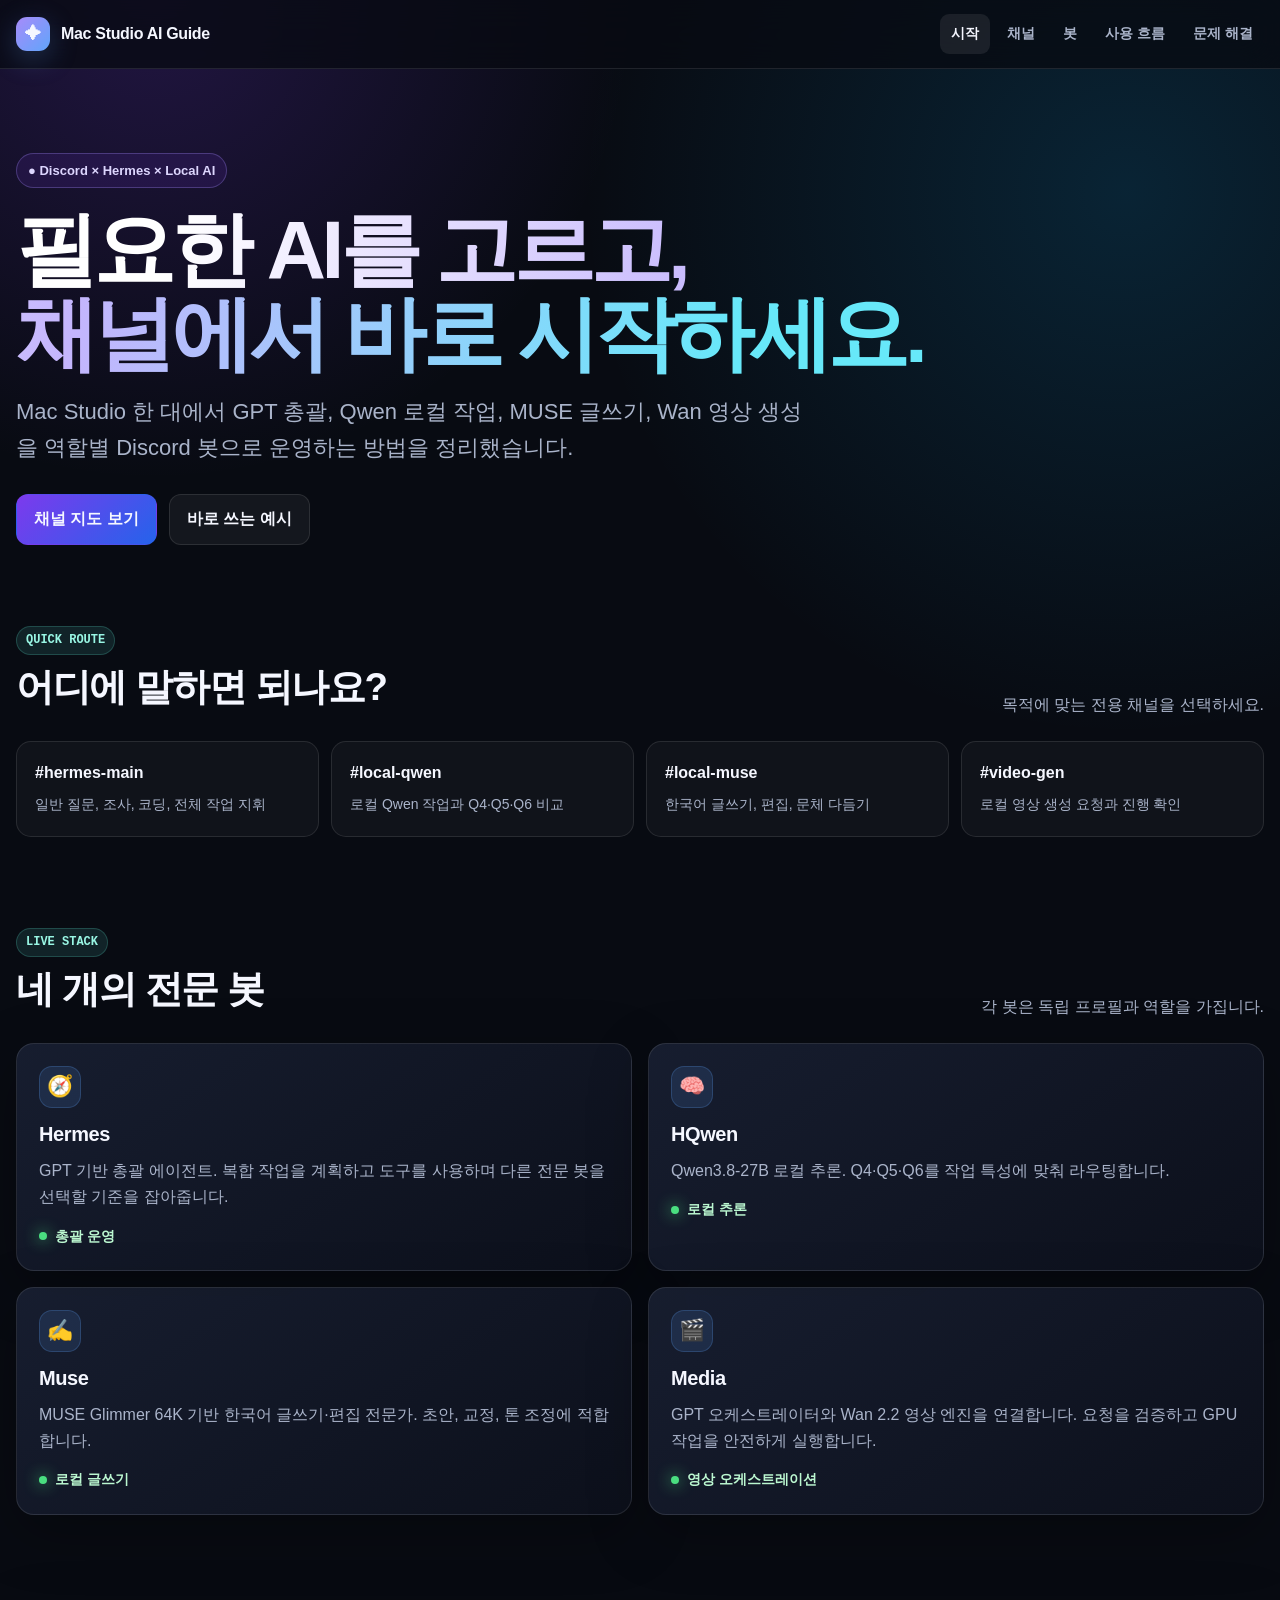
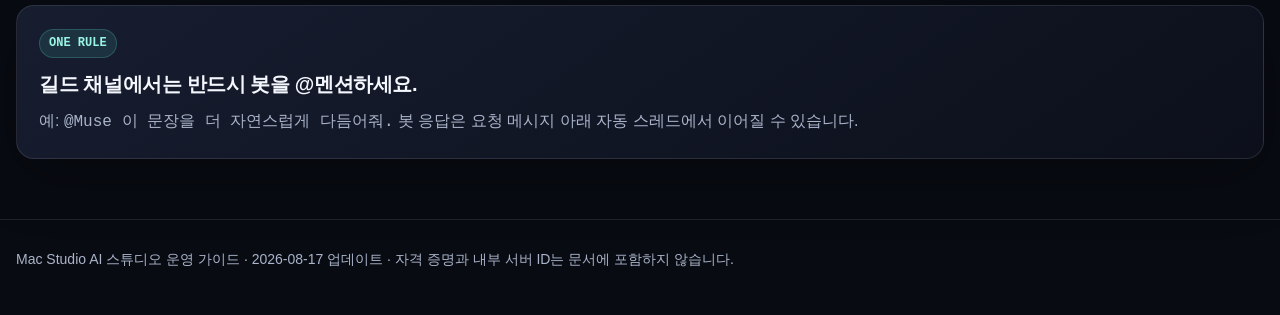
==== index.html @ 13d40662 "docs: publish Mac Studio AI studio guide" ====
<!doctype html><html lang="ko"><head><meta charset="utf-8"><meta name="viewport" content="width=device-width,initial-scale=1"><meta name="description" content="Mac Studio에서 운영하는 Hermes, HQwen, Muse, Media Discord AI 스튜디오 사용 설명서"><title>Mac Studio AI 스튜디오 가이드</title><link rel="stylesheet" href="styles.css"></head><body>
<header class="topbar"><div class="shell nav"><a class="brand" href="index.html"><span class="brand-mark">✦</span><span>Mac Studio AI Guide</span></a><nav class="nav-links" aria-label="주요 메뉴"><a class="active" href="index.html">시작</a><a href="channels.html">채널</a><a href="bots.html">봇</a><a href="workflows.html">사용 흐름</a><a href="troubleshooting.html">문제 해결</a></nav></div></header>
<main><section class="hero"><div class="shell"><span class="eyebrow">● Discord × Hermes × Local AI</span><h1><span class="gradient">필요한 AI를 고르고,<br>채널에서 바로 시작하세요.</span></h1><p class="lead">Mac Studio 한 대에서 GPT 총괄, Qwen 로컬 작업, MUSE 글쓰기, Wan 영상 생성을 역할별 Discord 봇으로 운영하는 방법을 정리했습니다.</p><div class="actions"><a class="button primary" href="channels.html">채널 지도 보기</a><a class="button" href="workflows.html">바로 쓰는 예시</a></div></div></section>
<section class="section"><div class="shell"><div class="section-head"><div><span class="tag">QUICK ROUTE</span><h2>어디에 말하면 되나요?</h2></div><p>목적에 맞는 전용 채널을 선택하세요.</p></div><div class="route"><div class="route-item"><strong>#hermes-main</strong><span>일반 질문, 조사, 코딩, 전체 작업 지휘</span></div><div class="route-item"><strong>#local-qwen</strong><span>로컬 Qwen 작업과 Q4·Q5·Q6 비교</span></div><div class="route-item"><strong>#local-muse</strong><span>한국어 글쓰기, 편집, 문체 다듬기</span></div><div class="route-item"><strong>#video-gen</strong><span>로컬 영상 생성 요청과 진행 확인</span></div></div></div></section>
<section class="section"><div class="shell"><div class="section-head"><div><span class="tag">LIVE STACK</span><h2>네 개의 전문 봇</h2></div><p>각 봇은 독립 프로필과 역할을 가집니다.</p></div><div class="grid"><div class="card wide"><div class="icon">🧭</div><h3>Hermes</h3><p>GPT 기반 총괄 에이전트. 복합 작업을 계획하고 도구를 사용하며 다른 전문 봇을 선택할 기준을 잡아줍니다.</p><div class="status"><span class="dot"></span>총괄 운영</div></div><div class="card wide"><div class="icon">🧠</div><h3>HQwen</h3><p>Qwen3.8-27B 로컬 추론. Q4·Q5·Q6를 작업 특성에 맞춰 라우팅합니다.</p><div class="status"><span class="dot"></span>로컬 추론</div></div><div class="card wide"><div class="icon">✍️</div><h3>Muse</h3><p>MUSE Glimmer 64K 기반 한국어 글쓰기·편집 전문가. 초안, 교정, 톤 조정에 적합합니다.</p><div class="status"><span class="dot"></span>로컬 글쓰기</div></div><div class="card wide"><div class="icon">🎬</div><h3>Media</h3><p>GPT 오케스트레이터와 Wan 2.2 영상 엔진을 연결합니다. 요청을 검증하고 GPU 작업을 안전하게 실행합니다.</p><div class="status"><span class="dot"></span>영상 오케스트레이션</div></div></div></div></section>
<section class="section"><div class="shell"><div class="card full"><span class="tag">ONE RULE</span><h3>길드 채널에서는 반드시 봇을 @멘션하세요.</h3><p>예: <code>@Muse 이 문장을 더 자연스럽게 다듬어줘.</code> 봇 응답은 요청 메시지 아래 자동 스레드에서 이어질 수 있습니다.</p></div></div></section></main>
<footer><div class="shell">Mac Studio AI 스튜디오 운영 가이드 · 2026-08-17 업데이트 · 자격 증명과 내부 서버 ID는 문서에 포함하지 않습니다.</div></footer></body></html>
---- styles.css ----
:root {
  color-scheme: dark;
  --bg: #080b12;
  --panel: rgba(18, 23, 36, 0.88);
  --panel-strong: #151b2b;
  --line: rgba(255,255,255,.1);
  --text: #f5f7ff;
  --muted: #aab4ca;
  --violet: #a78bfa;
  --blue: #60a5fa;
  --mint: #5eead4;
  --amber: #fbbf24;
  --rose: #fb7185;
  --shadow: 0 18px 60px rgba(0,0,0,.28);
}
* { box-sizing: border-box; }
html { scroll-behavior: smooth; }
body {
  margin: 0;
  min-height: 100vh;
  font-family: Inter, ui-sans-serif, -apple-system, BlinkMacSystemFont, "Apple SD Gothic Neo", "Noto Sans KR", "Segoe UI", sans-serif;
  color: var(--text);
  background:
    radial-gradient(circle at 12% 0%, rgba(124,58,237,.22), transparent 30rem),
    radial-gradient(circle at 88% 10%, rgba(14,165,233,.16), transparent 34rem),
    var(--bg);
  line-height: 1.65;
}
a { color: var(--mint); text-decoration: none; }
a:hover { text-decoration: underline; }
.shell { width: min(1440px, calc(100% - 32px)); margin: 0 auto; }
.topbar {
  position: sticky; top: 0; z-index: 20;
  backdrop-filter: blur(18px);
  background: rgba(8,11,18,.78);
  border-bottom: 1px solid var(--line);
}
.nav { min-height: 68px; display: flex; align-items: center; justify-content: space-between; gap: 24px; }
.brand { display: flex; align-items: center; gap: 11px; color: var(--text); font-weight: 800; letter-spacing: -.02em; }
.brand:hover { text-decoration: none; }
.brand-mark { width: 34px; height: 34px; border-radius: 11px; display: grid; place-items: center; background: linear-gradient(135deg, var(--violet), var(--blue)); box-shadow: 0 8px 28px rgba(96,165,250,.25); }
.nav-links { display: flex; flex-wrap: wrap; gap: 6px; }
.nav-links a { color: var(--muted); padding: 8px 11px; border-radius: 9px; font-size: 14px; font-weight: 650; }
.nav-links a:hover, .nav-links a.active { color: var(--text); background: rgba(255,255,255,.08); text-decoration: none; }
.hero { padding: 84px 0 50px; }
.eyebrow { display: inline-flex; align-items: center; gap: 8px; color: #ddd6fe; border: 1px solid rgba(167,139,250,.3); background: rgba(124,58,237,.12); padding: 6px 11px; border-radius: 999px; font-size: 13px; font-weight: 750; }
h1 { max-width: 920px; margin: 20px 0 18px; font-size: clamp(42px, 7vw, 82px); line-height: 1.02; letter-spacing: -.055em; }
.gradient { background: linear-gradient(100deg, #fff 10%, #c4b5fd 46%, #67e8f9 88%); -webkit-background-clip: text; background-clip: text; color: transparent; }
.lead { max-width: 800px; margin: 0; color: var(--muted); font-size: clamp(18px, 2vw, 22px); }
.actions { display: flex; flex-wrap: wrap; gap: 12px; margin-top: 28px; }
.button { display: inline-flex; align-items: center; justify-content: center; padding: 11px 17px; border-radius: 12px; font-weight: 800; border: 1px solid var(--line); color: var(--text); background: rgba(255,255,255,.05); }
.button.primary { background: linear-gradient(135deg, #7c3aed, #2563eb); border-color: transparent; }
.button:hover { transform: translateY(-1px); text-decoration: none; }
.section { padding: 30px 0 60px; }
.section-head { display: flex; align-items: end; justify-content: space-between; gap: 18px; margin-bottom: 22px; }
.section-head h2, article h2 { margin: 0; font-size: clamp(27px, 3vw, 40px); letter-spacing: -.035em; }
.section-head p { margin: 0; color: var(--muted); }
.grid { display: grid; grid-template-columns: repeat(12, 1fr); gap: 16px; }
.card { grid-column: span 4; border: 1px solid var(--line); border-radius: 18px; padding: 22px; background: linear-gradient(145deg, rgba(24,31,49,.94), rgba(13,17,28,.92)); box-shadow: var(--shadow); min-width: 0; }
.card.wide { grid-column: span 6; }
.card.full { grid-column: 1 / -1; }
.card h3 { margin: 10px 0 7px; font-size: 20px; letter-spacing: -.02em; }
.card p { color: var(--muted); margin: 0; }
.icon { width: 42px; height: 42px; display: grid; place-items: center; border-radius: 13px; background: rgba(96,165,250,.13); border: 1px solid rgba(96,165,250,.22); font-size: 21px; }
.tag, code { font-family: ui-monospace, SFMono-Regular, Menlo, monospace; }
.tag { display: inline-flex; border-radius: 999px; padding: 4px 9px; font-size: 12px; font-weight: 800; background: rgba(94,234,212,.11); color: #99f6e4; border: 1px solid rgba(94,234,212,.2); }
.status { display: flex; align-items: center; gap: 8px; margin-top: 14px; color: #bbf7d0; font-size: 14px; font-weight: 750; }
.dot { width: 8px; height: 8px; border-radius: 50%; background: #4ade80; box-shadow: 0 0 15px #4ade80; }
.route { display: grid; grid-template-columns: repeat(4, 1fr); gap: 12px; }
.route-item { border: 1px solid var(--line); background: rgba(255,255,255,.035); border-radius: 15px; padding: 18px; }
.route-item strong { display: block; margin-bottom: 5px; }
.route-item span { color: var(--muted); font-size: 14px; }
.docs-layout { width: min(1440px, calc(100% - 32px)); margin: 0 auto; display: grid; grid-template-columns: 285px minmax(0, 1fr); gap: 24px; padding: 34px 0 70px; align-items: start; }
.sidebar { position: sticky; top: 92px; border: 1px solid var(--line); border-radius: 18px; padding: 18px; background: rgba(15,20,32,.85); }
.sidebar strong { display: block; margin-bottom: 10px; }
.sidebar a { display: block; color: var(--muted); padding: 8px 10px; border-radius: 9px; font-size: 14px; }
.sidebar a:hover { color: var(--text); background: rgba(255,255,255,.06); text-decoration: none; }
article { min-width: 0; }
article > header { padding: 22px 0 30px; border-bottom: 1px solid var(--line); margin-bottom: 30px; }
article h1 { font-size: clamp(38px, 5vw, 64px); margin: 12px 0; }
article h2 { margin-top: 52px; padding-top: 8px; }
article h3 { margin-top: 28px; font-size: 22px; }
article p, article li { color: #c6cee0; }
.channel-tree { border: 1px solid var(--line); border-radius: 18px; padding: 22px; background: #0d1220; font-family: ui-monospace, SFMono-Regular, Menlo, monospace; line-height: 1.95; overflow-x: auto; white-space: nowrap; }
.tree-cat { color: #c4b5fd; font-weight: 800; }
.tree-channel { color: #a5f3fc; }
.table-wrap { overflow-x: auto; border: 1px solid var(--line); border-radius: 16px; }
table { width: 100%; min-width: 720px; border-collapse: collapse; }
th, td { text-align: left; padding: 14px 16px; border-bottom: 1px solid var(--line); vertical-align: top; }
th { color: #ddd6fe; background: rgba(124,58,237,.1); }
td { color: #c6cee0; }
tr:last-child td { border-bottom: 0; }
.callout { border-left: 4px solid var(--mint); background: rgba(94,234,212,.07); padding: 16px 18px; border-radius: 0 14px 14px 0; margin: 20px 0; color: #d5fbf4; }
.callout.warn { border-color: var(--amber); background: rgba(251,191,36,.07); color: #fef3c7; }
.steps { counter-reset: steps; display: grid; gap: 14px; padding: 0; }
.steps li { list-style: none; position: relative; padding: 18px 18px 18px 62px; border: 1px solid var(--line); border-radius: 16px; background: rgba(255,255,255,.03); }
.steps li::before { counter-increment: steps; content: counter(steps); position: absolute; left: 18px; top: 17px; width: 28px; height: 28px; display: grid; place-items: center; border-radius: 9px; background: linear-gradient(135deg, #7c3aed, #2563eb); color: white; font-weight: 900; }
.prompt { border: 1px solid rgba(167,139,250,.25); background: #0c1020; padding: 14px 16px; border-radius: 13px; color: #e9e5ff; overflow-wrap: anywhere; }
footer { border-top: 1px solid var(--line); color: var(--muted); padding: 28px 0 48px; font-size: 14px; }
@media (max-width: 960px) {
  .docs-layout { grid-template-columns: 1fr; }
  .sidebar { position: static; }
  .card, .card.wide { grid-column: span 6; }
  .route { grid-template-columns: repeat(2, 1fr); }
}
@media (max-width: 680px) {
  .shell, .docs-layout { width: min(100% - 22px, 1440px); }
  .nav { align-items: flex-start; flex-direction: column; padding: 13px 0; gap: 9px; }
  .topbar { position: static; }
  .nav-links { gap: 2px; }
  .nav-links a { padding: 6px 8px; font-size: 12px; }
  .hero { padding-top: 54px; }
  .card, .card.wide { grid-column: 1 / -1; }
  .route { grid-template-columns: 1fr; }
  .section-head { align-items: start; flex-direction: column; }
}
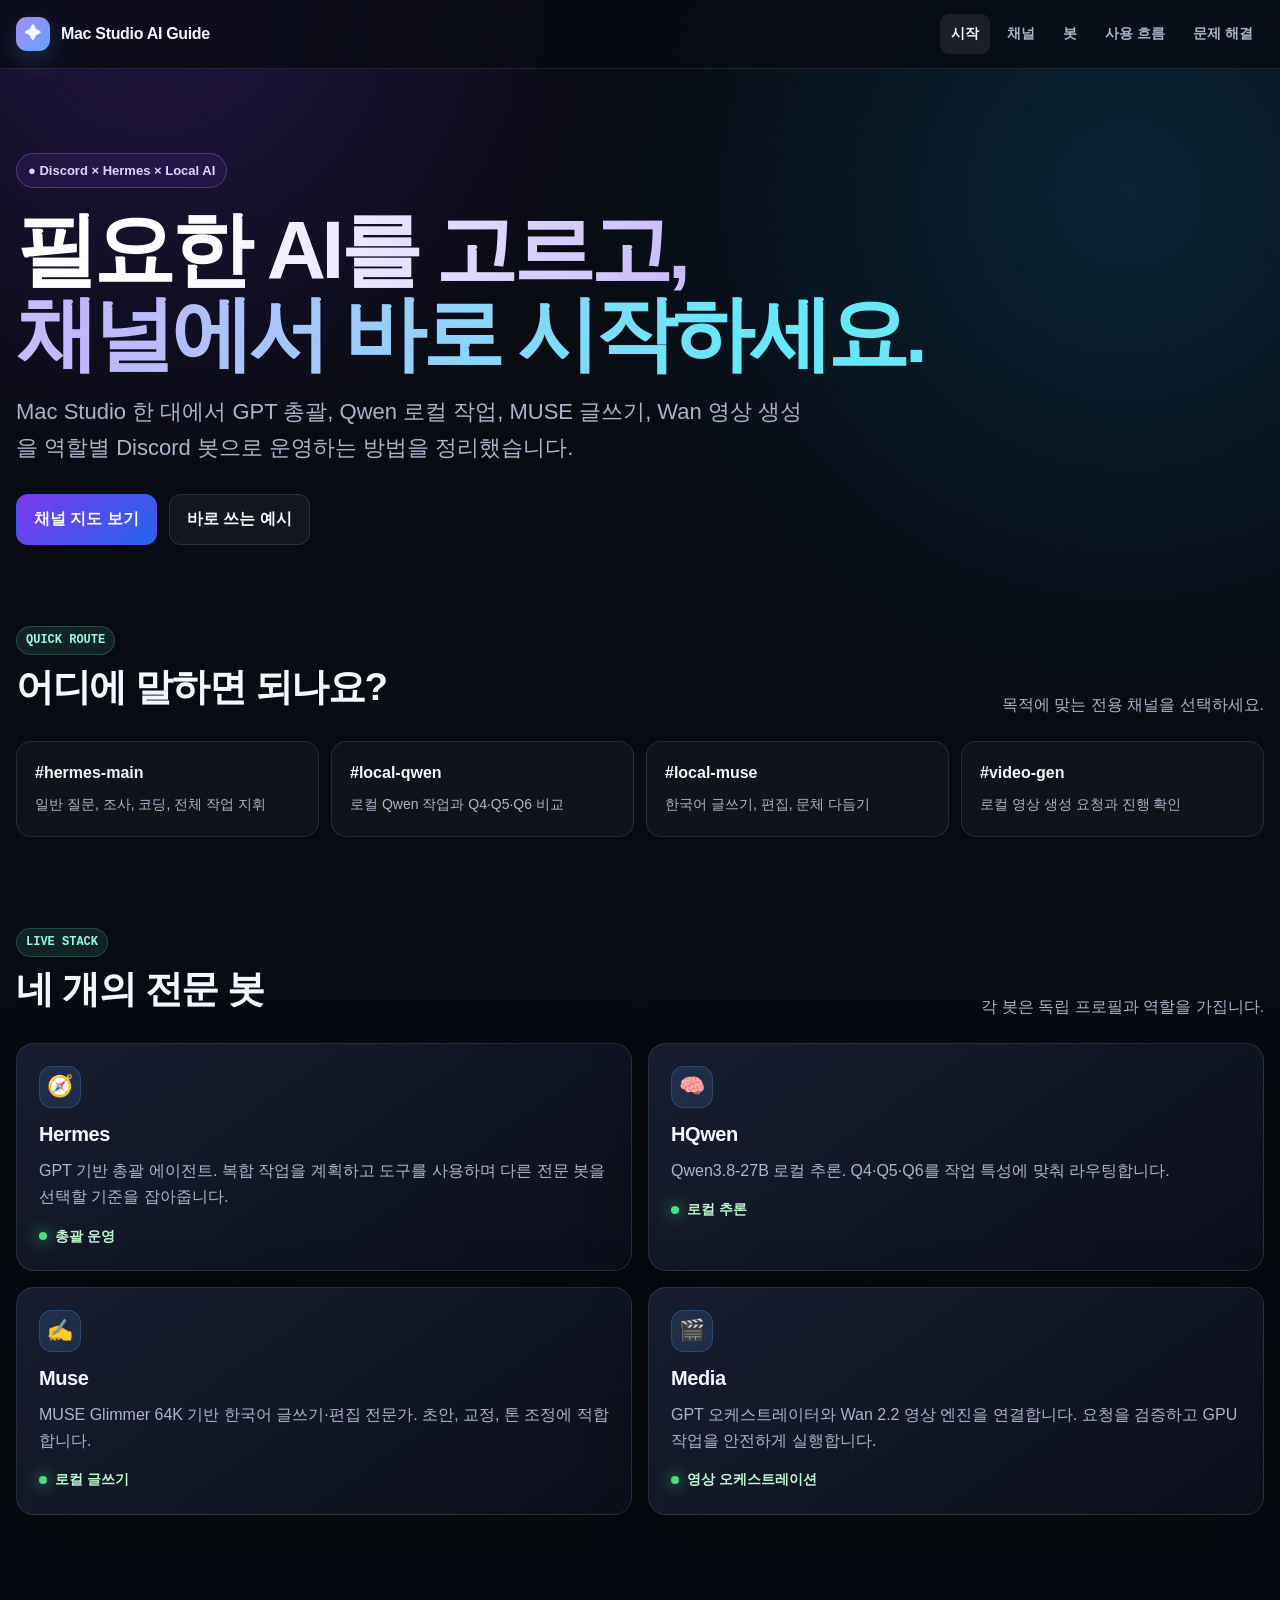
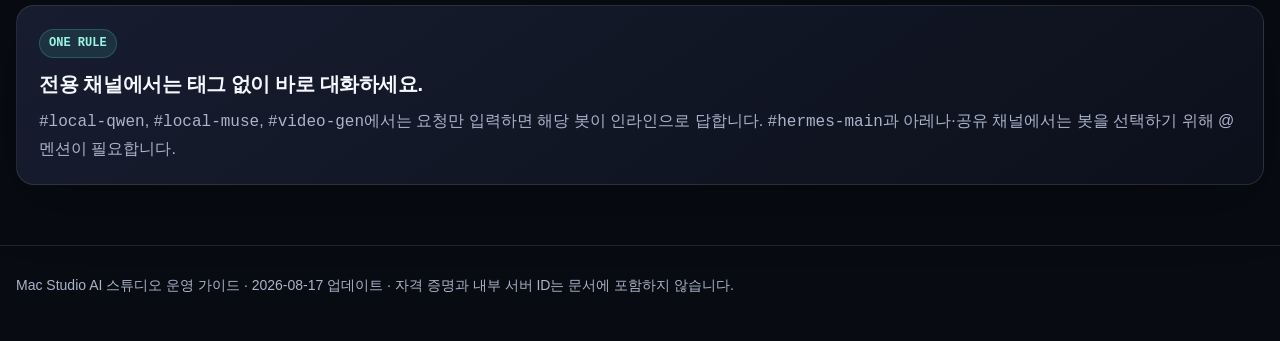
==== commit 753c4a8a: "docs: explain mention-free dedicated channels" ====
--- a/index.html
+++ b/index.html
@@ -3,5 +3,5 @@
 <main><section class="hero"><div class="shell"><span class="eyebrow">● Discord × Hermes × Local AI</span><h1><span class="gradient">필요한 AI를 고르고,<br>채널에서 바로 시작하세요.</span></h1><p class="lead">Mac Studio 한 대에서 GPT 총괄, Qwen 로컬 작업, MUSE 글쓰기, Wan 영상 생성을 역할별 Discord 봇으로 운영하는 방법을 정리했습니다.</p><div class="actions"><a class="button primary" href="channels.html">채널 지도 보기</a><a class="button" href="workflows.html">바로 쓰는 예시</a></div></div></section>
 <section class="section"><div class="shell"><div class="section-head"><div><span class="tag">QUICK ROUTE</span><h2>어디에 말하면 되나요?</h2></div><p>목적에 맞는 전용 채널을 선택하세요.</p></div><div class="route"><div class="route-item"><strong>#hermes-main</strong><span>일반 질문, 조사, 코딩, 전체 작업 지휘</span></div><div class="route-item"><strong>#local-qwen</strong><span>로컬 Qwen 작업과 Q4·Q5·Q6 비교</span></div><div class="route-item"><strong>#local-muse</strong><span>한국어 글쓰기, 편집, 문체 다듬기</span></div><div class="route-item"><strong>#video-gen</strong><span>로컬 영상 생성 요청과 진행 확인</span></div></div></div></section>
 <section class="section"><div class="shell"><div class="section-head"><div><span class="tag">LIVE STACK</span><h2>네 개의 전문 봇</h2></div><p>각 봇은 독립 프로필과 역할을 가집니다.</p></div><div class="grid"><div class="card wide"><div class="icon">🧭</div><h3>Hermes</h3><p>GPT 기반 총괄 에이전트. 복합 작업을 계획하고 도구를 사용하며 다른 전문 봇을 선택할 기준을 잡아줍니다.</p><div class="status"><span class="dot"></span>총괄 운영</div></div><div class="card wide"><div class="icon">🧠</div><h3>HQwen</h3><p>Qwen3.8-27B 로컬 추론. Q4·Q5·Q6를 작업 특성에 맞춰 라우팅합니다.</p><div class="status"><span class="dot"></span>로컬 추론</div></div><div class="card wide"><div class="icon">✍️</div><h3>Muse</h3><p>MUSE Glimmer 64K 기반 한국어 글쓰기·편집 전문가. 초안, 교정, 톤 조정에 적합합니다.</p><div class="status"><span class="dot"></span>로컬 글쓰기</div></div><div class="card wide"><div class="icon">🎬</div><h3>Media</h3><p>GPT 오케스트레이터와 Wan 2.2 영상 엔진을 연결합니다. 요청을 검증하고 GPU 작업을 안전하게 실행합니다.</p><div class="status"><span class="dot"></span>영상 오케스트레이션</div></div></div></div></section>
-<section class="section"><div class="shell"><div class="card full"><span class="tag">ONE RULE</span><h3>길드 채널에서는 반드시 봇을 @멘션하세요.</h3><p>예: <code>@Muse 이 문장을 더 자연스럽게 다듬어줘.</code> 봇 응답은 요청 메시지 아래 자동 스레드에서 이어질 수 있습니다.</p></div></div></section></main>
+<section class="section"><div class="shell"><div class="card full"><span class="tag">ONE RULE</span><h3>전용 채널에서는 태그 없이 바로 대화하세요.</h3><p><code>#local-qwen</code>, <code>#local-muse</code>, <code>#video-gen</code>에서는 요청만 입력하면 해당 봇이 인라인으로 답합니다. <code>#hermes-main</code>과 아레나·공유 채널에서는 봇을 선택하기 위해 @멘션이 필요합니다.</p></div></div></section></main>
 <footer><div class="shell">Mac Studio AI 스튜디오 운영 가이드 · 2026-08-17 업데이트 · 자격 증명과 내부 서버 ID는 문서에 포함하지 않습니다.</div></footer></body></html>
